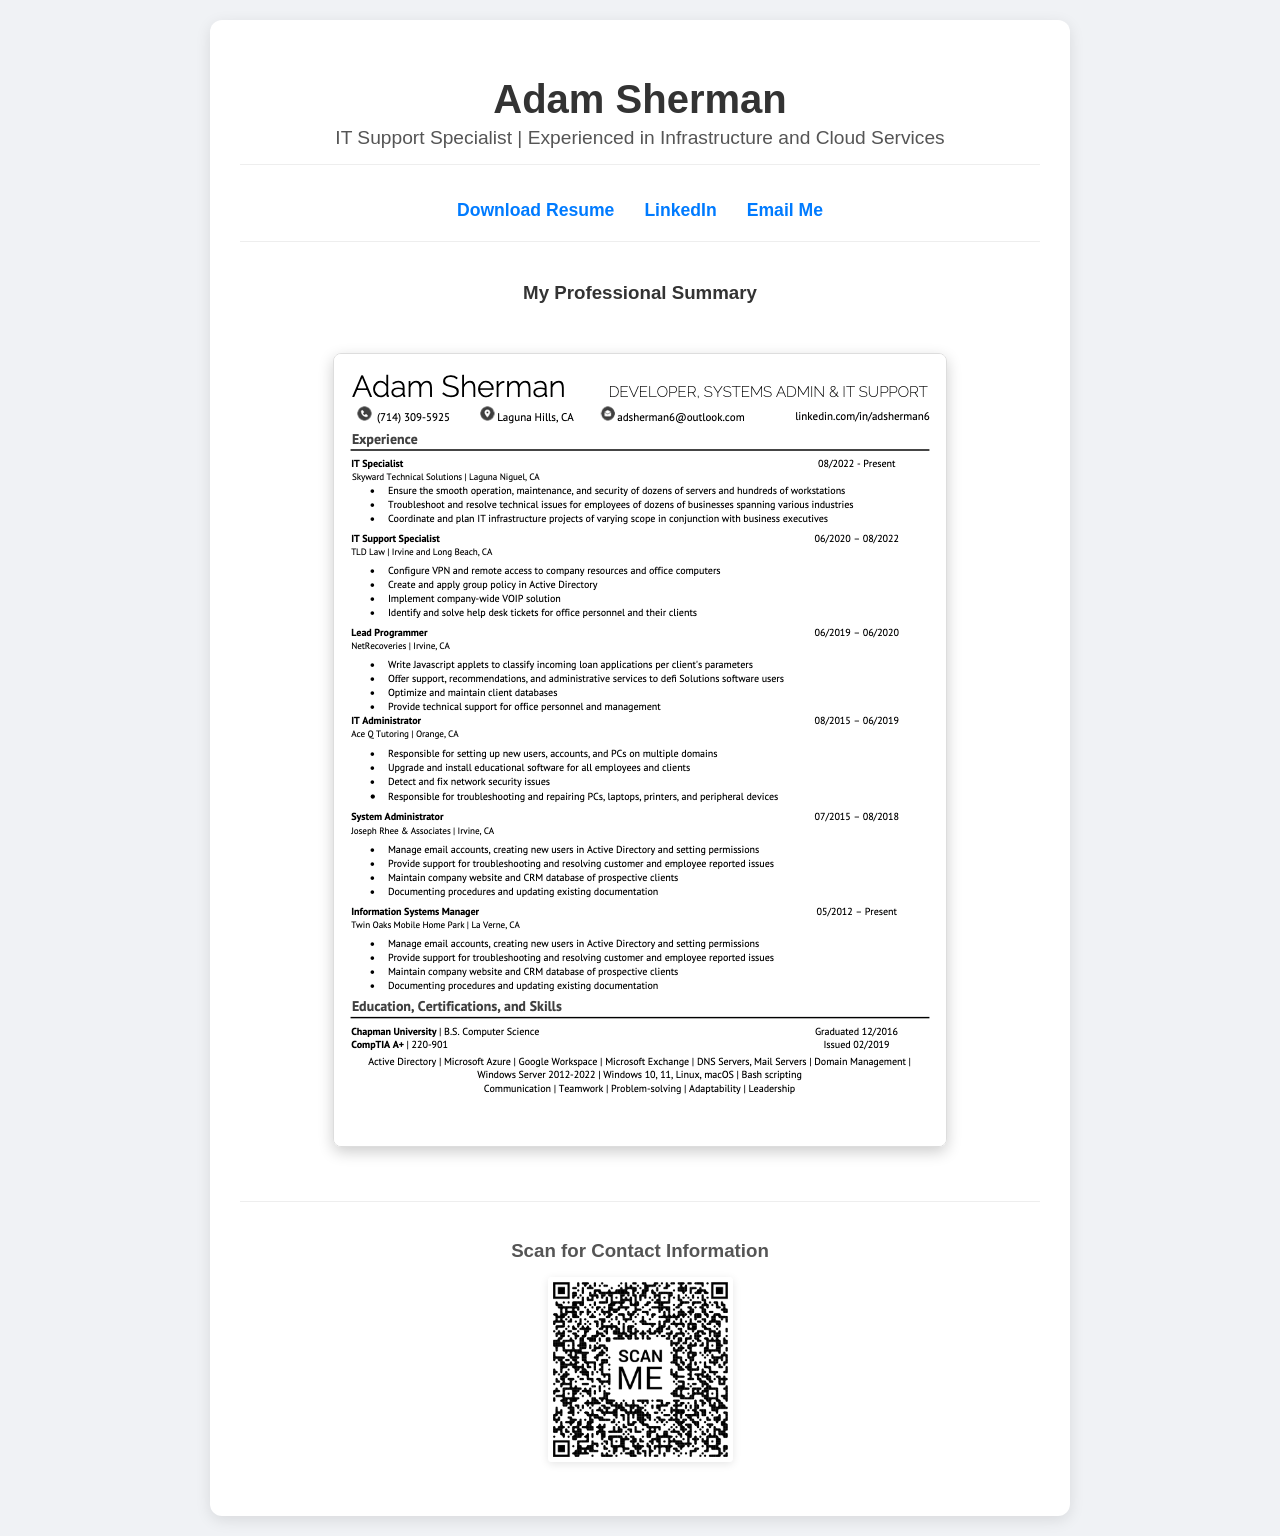
==== index.html @ 4d3ac423 "Updated QR Code with new contact details and modifed section header" ====
<!DOCTYPE html>
<html lang="en">
<head>
    <meta charset="UTF-8">
    <meta name="viewport" content="width=device-width, initial-scale=1.0">
    <title>Adam Sherman | IT Specialist</title>
    <style>
        /* Basic Reset and Body Styling */
        body {
            font-family: 'Verdana', 'Arial', sans-serif;
            background-color: #f0f2f5;
            color: #333;
            margin: 0;
            padding: 20px;
            text-align: center;
        }

        /* Container for the content */
        .container {
            max-width: 800px; /* Adjusted back to a slightly narrower width */
            margin: 0 auto;
            padding: 30px;
            background-color: #ffffff;
            border-radius: 12px;
            box-shadow: 0 4px 15px rgba(0, 0, 0, 0.1);
        }

        /* Title Header Styling */
        .header-title {
            margin-bottom: 30px;
        }

        .header-title h1 {
            font-size: 2.5em;
            color: #333;
            margin-bottom: 5px;
        }
        
        .header-title p {
            font-size: 1.2em;
            color: #555;
            margin-top: 0;
            padding-bottom: 15px;
            border-bottom: 1px solid #eee;
        }


        /* Navigation/Links Styling */
        .nav-links {
            margin: 20px 0 40px 0;
            font-size: 1.1em;
            display: flex;
            justify-content: center;
            flex-wrap: wrap;
            border-bottom: 1px solid #eee;
            padding-bottom: 15px;
        }

        .nav-links a {
            text-decoration: none;
            color: #007bff;
            font-weight: bold;
            padding: 5px 15px;
            transition: color 0.3s ease;
        }

        .nav-links a:hover {
            color: #0056b3;
            text-decoration: underline;
        }

        /* Resume Image Placeholder Styling */
        .resume-image-link {
            display: inline-block;
            margin-top: 30px;
            text-decoration: none; /* Remove underline from link */
            position: relative; /* For the overlay text */
        }

        .resume-image {
            max-width: 100%;
            height: auto;
            border: 1px solid #ddd;
            border-radius: 8px;
            box-shadow: 0 5px 15px rgba(0, 0, 0, 0.2);
            transition: opacity 0.3s ease, transform 0.3s ease;
        }

        .resume-image:hover {
            opacity: 0.8; /* Dim the image on hover */
            transform: scale(1.01); /* Slight lift effect */
        }

        /* Optional: Text overlay on the image */
        .resume-image-link::after {
            content: "Click to Download Resume (PDF)";
            position: absolute;
            top: 50%;
            left: 50%;
            transform: translate(-50%, -50%);
            background-color: rgba(0, 0, 0, 0.7);
            color: white;
            padding: 10px 20px;
            border-radius: 5px;
            font-size: 1.2em;
            font-weight: bold;
            opacity: 0; /* Hidden by default */
            transition: opacity 0.3s ease;
        }

        .resume-image-link:hover::after {
            opacity: 1; /* Show on hover */
        }
        
        /* QR Code Section */
        .qr-section {
            padding: 20px;
            border-top: 1px solid #eee;
            margin-top: 50px; /* More separation from the resume section */
        }

        .qr-section h3 {
            color: #555;
            margin-bottom: 15px;
        }
        
        .qr-section img {
            width: 175px;
            height: 175px;
            border: 5px solid #fff;
            box-shadow: 0 2px 8px rgba(0, 0, 0, 0.1);
            border-radius: 4px;
        }

    </style>
</head>
<body>

    <div class="container">
        
        <header class="header-title">
            <h1>Adam Sherman</h1>
            <p>IT Support Specialist | Experienced in Infrastructure and Cloud Services</p>
        </header>

        <nav class="nav-links">
            <a href="docs/resume.pdf" download="Adam_Sherman_Resume.pdf">Download Resume</a> 
            <a href="https://www.linkedin.com/in/adsherman6/" target="_blank">LinkedIn</a>
            <a href="mailto:adsherman6@outlook.com">Email Me</a>
        </nav>

        <section class="resume-preview-section">
            <h3>My Professional Summary</h3>
            <a href="docs/resume.pdf" download="Adam_Sherman_Resume.pdf" class="resume-image-link" title="Click to Download Resume">
                <img src="docs/resume_preview.png" alt="Preview of Adam Sherman's Resume" class="resume-image">
            </a>
        </section>

        <section class="qr-section">
            <h3>Scan for Contact Information</h3>
            <img src="docs/qr.png" alt="QR Code for Contact Information">
        </section>

    </div>

</body>
</html>
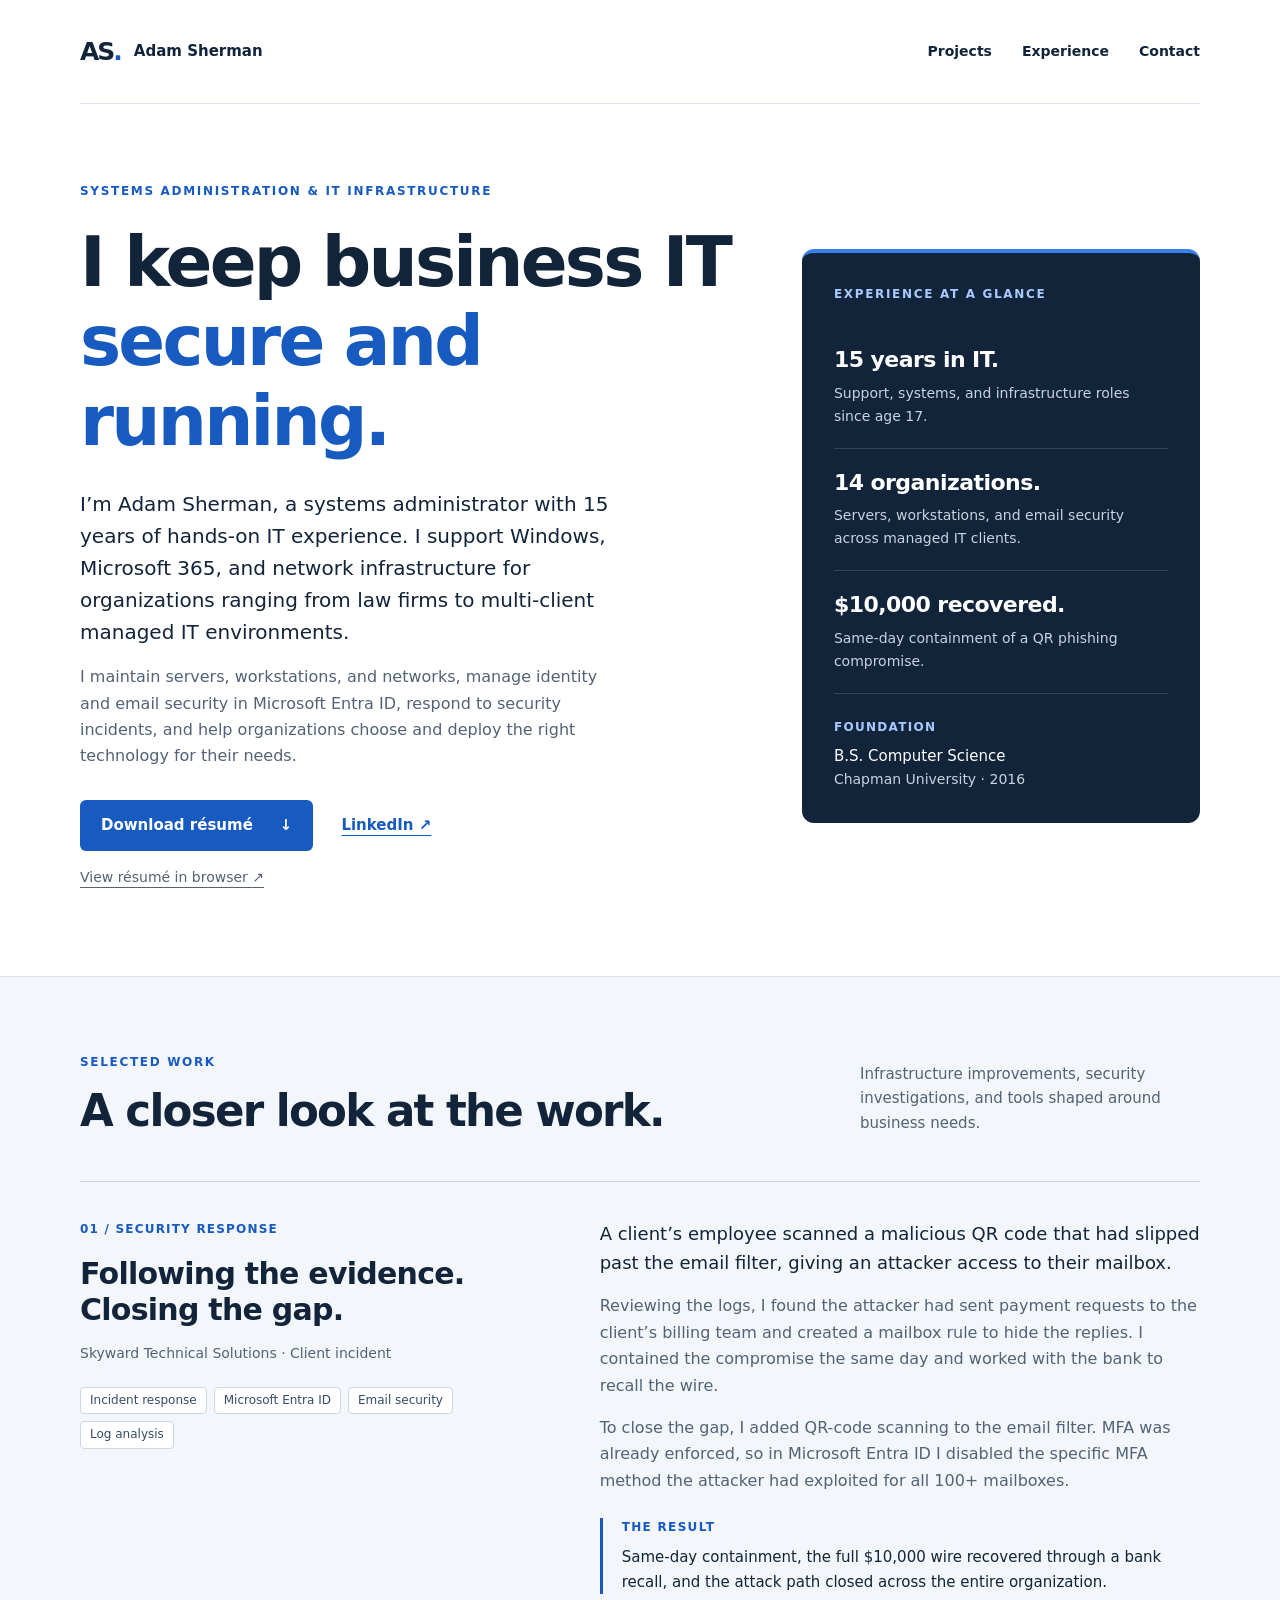
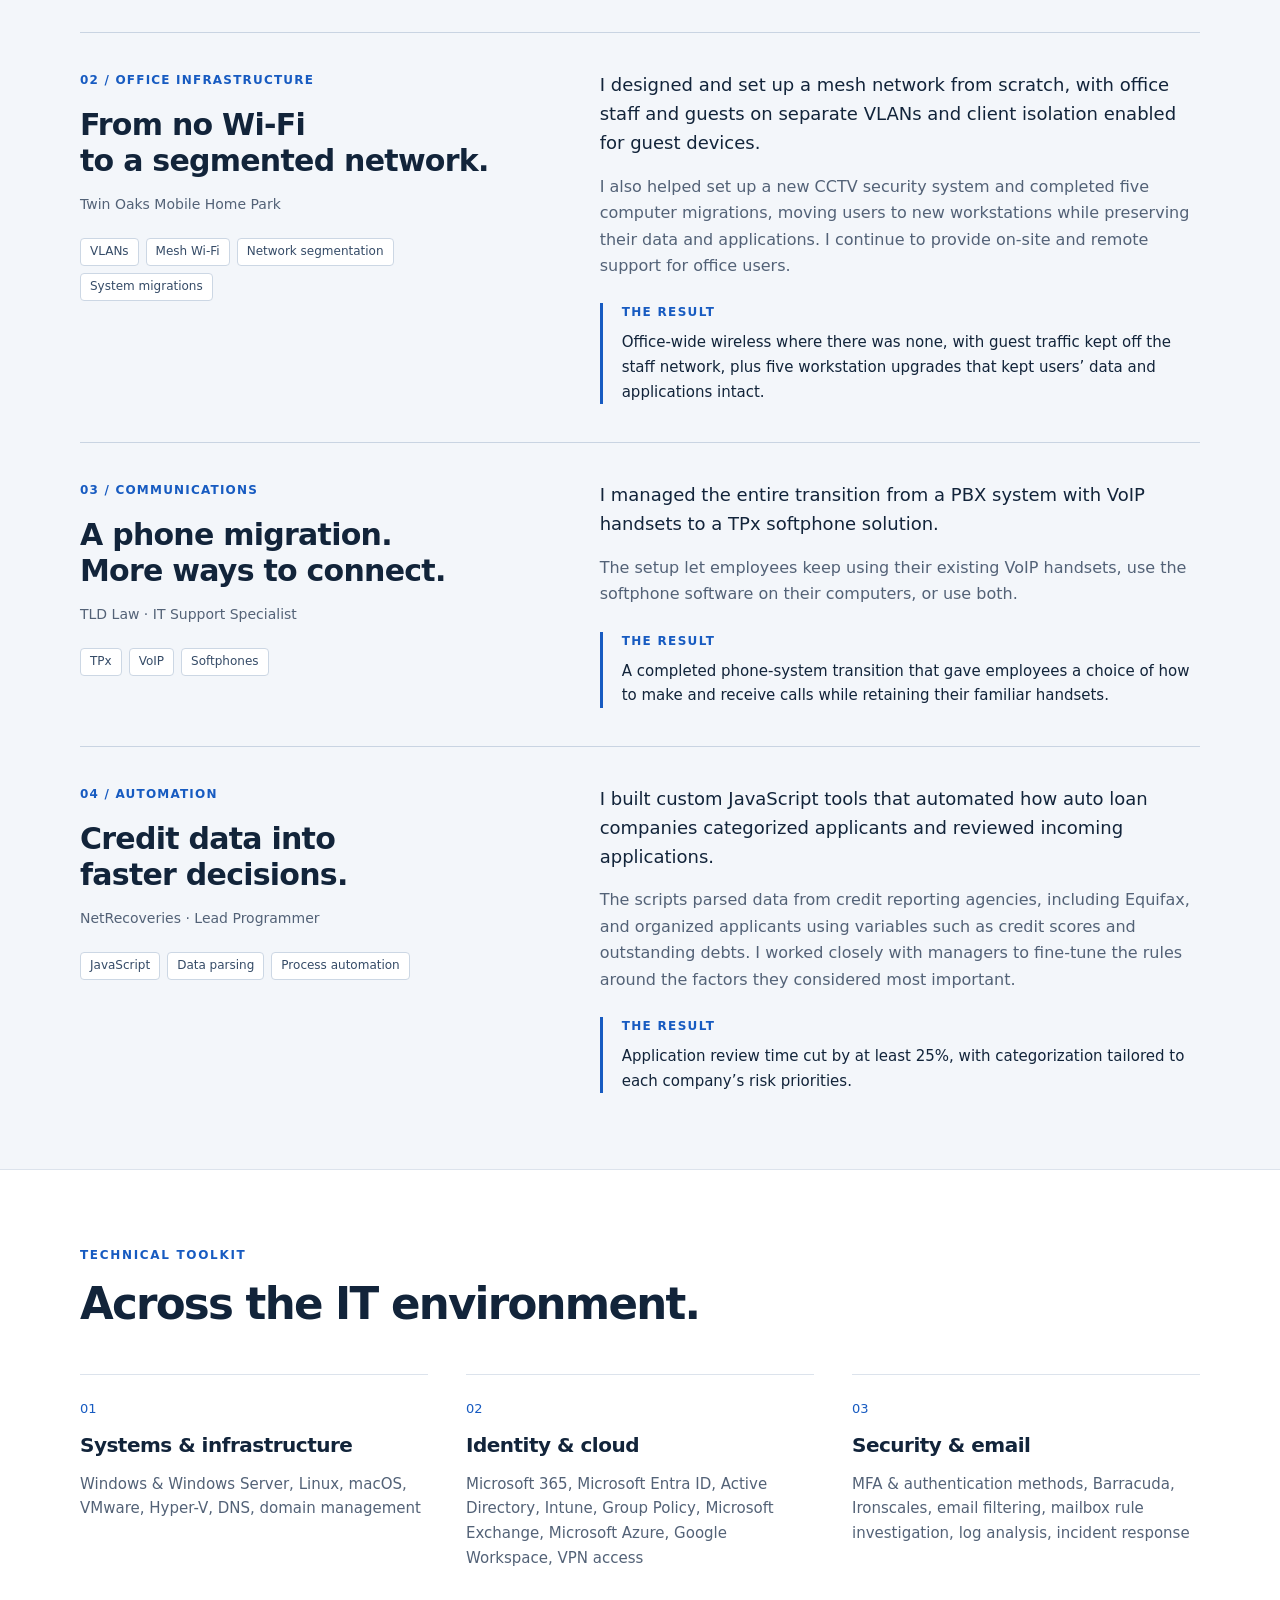
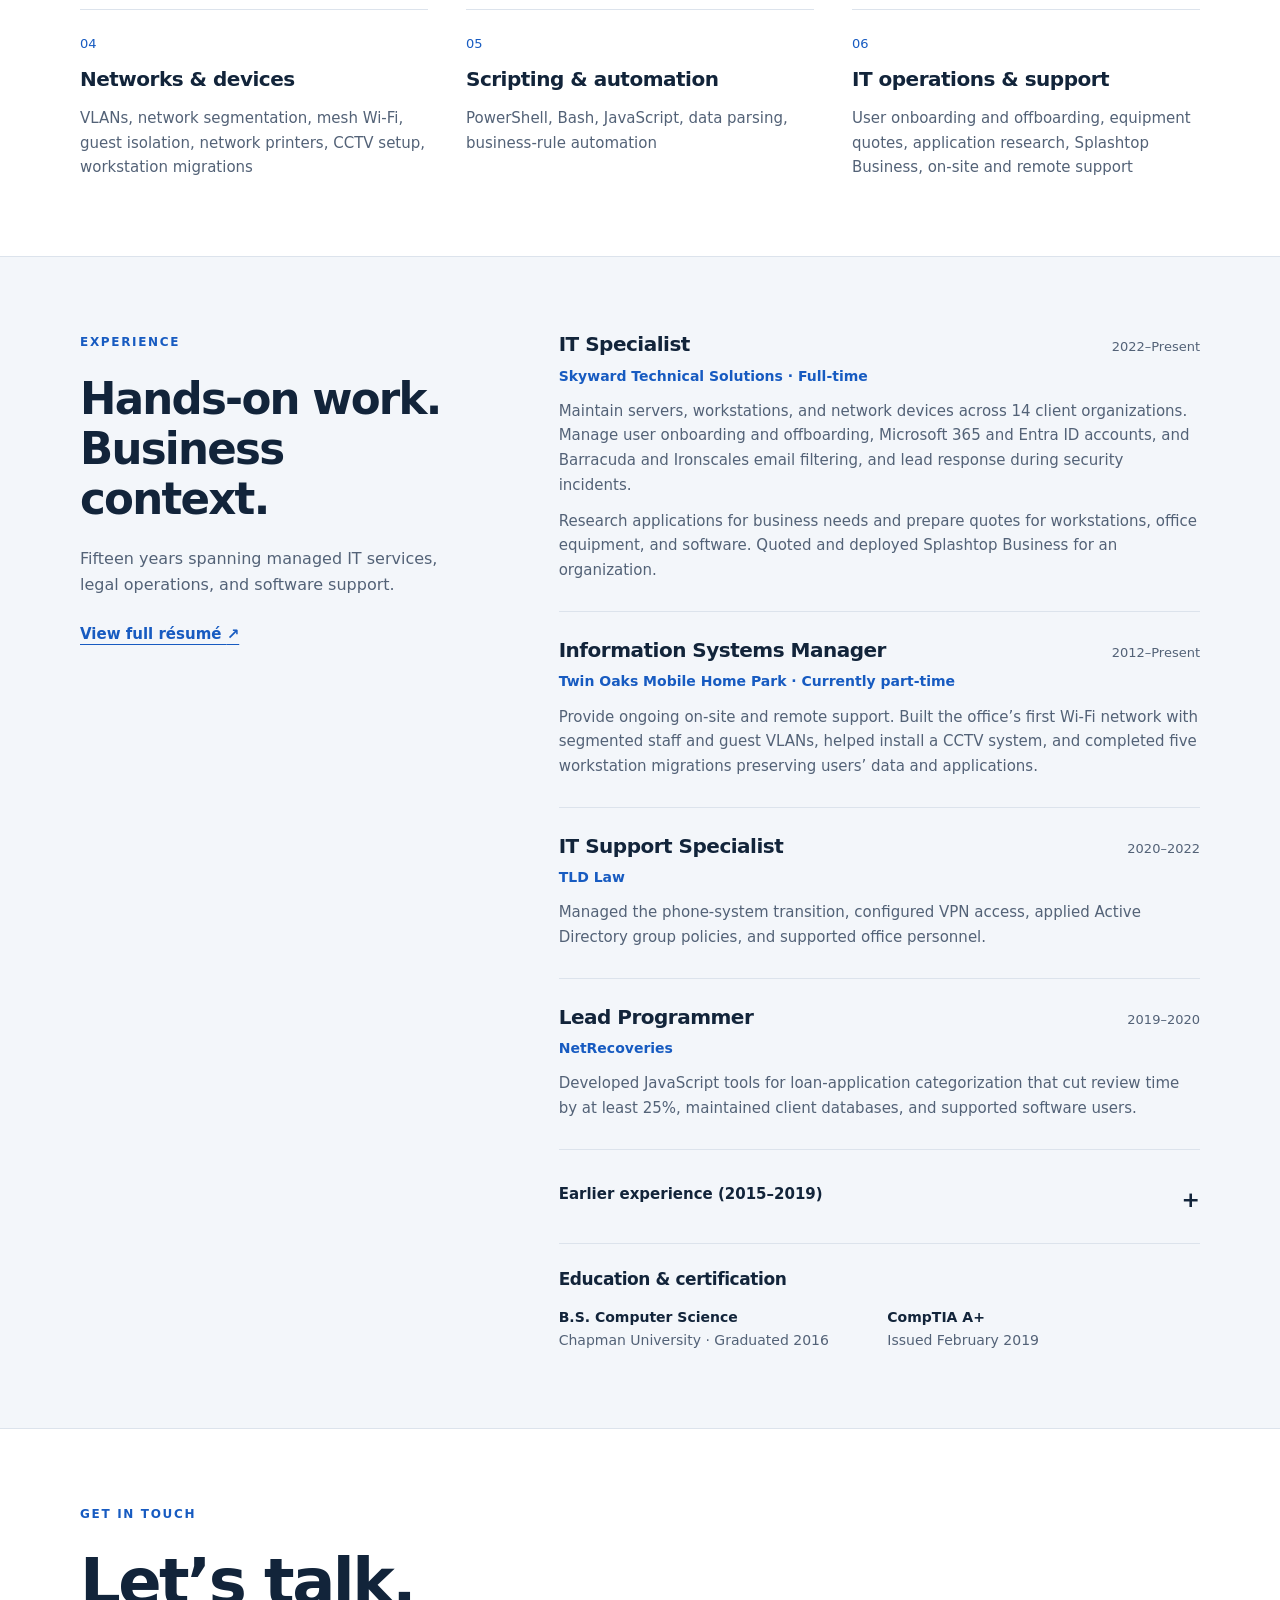
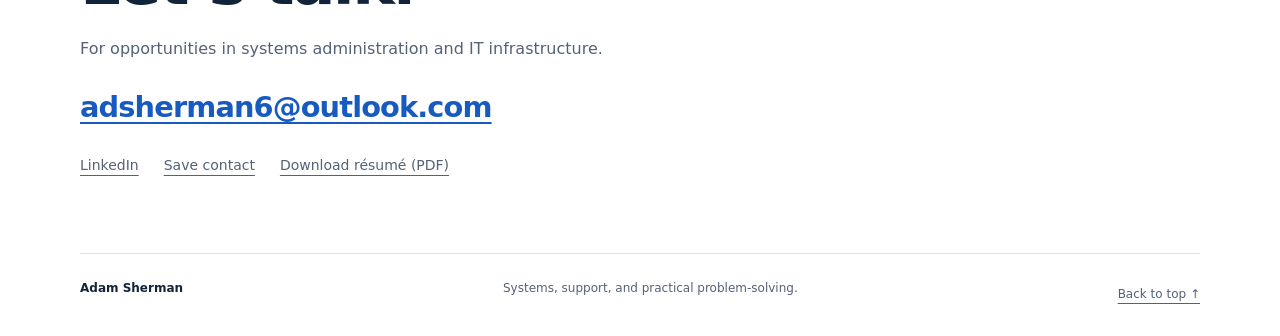
==== commit fdeaec72: "Site refresh: positioning, case studies, dark mode, SEO, and asset cleanup - Rewrite hero around 15 " ====
--- a/index.html
+++ b/index.html
@@ -1,167 +1,123 @@
-<!DOCTYPE html>
+<!doctype html>
 <html lang="en">
 <head>
-    <meta charset="UTF-8">
-    <meta name="viewport" content="width=device-width, initial-scale=1.0">
-    <title>Adam Sherman | IT Specialist</title>
-    <style>
-        /* Basic Reset and Body Styling */
-        body {
-            font-family: 'Verdana', 'Arial', sans-serif;
-            background-color: #f0f2f5;
-            color: #333;
-            margin: 0;
-            padding: 20px;
-            text-align: center;
-        }
-
-        /* Container for the content */
-        .container {
-            max-width: 800px; /* Adjusted back to a slightly narrower width */
-            margin: 0 auto;
-            padding: 30px;
-            background-color: #ffffff;
-            border-radius: 12px;
-            box-shadow: 0 4px 15px rgba(0, 0, 0, 0.1);
-        }
-
-        /* Title Header Styling */
-        .header-title {
-            margin-bottom: 30px;
-        }
-
-        .header-title h1 {
-            font-size: 2.5em;
-            color: #333;
-            margin-bottom: 5px;
-        }
-        
-        .header-title p {
-            font-size: 1.2em;
-            color: #555;
-            margin-top: 0;
-            padding-bottom: 15px;
-            border-bottom: 1px solid #eee;
-        }
-
-
-        /* Navigation/Links Styling */
-        .nav-links {
-            margin: 20px 0 40px 0;
-            font-size: 1.1em;
-            display: flex;
-            justify-content: center;
-            flex-wrap: wrap;
-            border-bottom: 1px solid #eee;
-            padding-bottom: 15px;
-        }
-
-        .nav-links a {
-            text-decoration: none;
-            color: #007bff;
-            font-weight: bold;
-            padding: 5px 15px;
-            transition: color 0.3s ease;
-        }
-
-        .nav-links a:hover {
-            color: #0056b3;
-            text-decoration: underline;
-        }
-
-        /* Resume Image Placeholder Styling */
-        .resume-image-link {
-            display: inline-block;
-            margin-top: 30px;
-            text-decoration: none; /* Remove underline from link */
-            position: relative; /* For the overlay text */
-        }
-
-        .resume-image {
-            max-width: 100%;
-            height: auto;
-            border: 1px solid #ddd;
-            border-radius: 8px;
-            box-shadow: 0 5px 15px rgba(0, 0, 0, 0.2);
-            transition: opacity 0.3s ease, transform 0.3s ease;
-        }
-
-        .resume-image:hover {
-            opacity: 0.8; /* Dim the image on hover */
-            transform: scale(1.01); /* Slight lift effect */
-        }
-
-        /* Optional: Text overlay on the image */
-        .resume-image-link::after {
-            content: "Click to Download Resume (PDF)";
-            position: absolute;
-            top: 50%;
-            left: 50%;
-            transform: translate(-50%, -50%);
-            background-color: rgba(0, 0, 0, 0.7);
-            color: white;
-            padding: 10px 20px;
-            border-radius: 5px;
-            font-size: 1.2em;
-            font-weight: bold;
-            opacity: 0; /* Hidden by default */
-            transition: opacity 0.3s ease;
-        }
-
-        .resume-image-link:hover::after {
-            opacity: 1; /* Show on hover */
-        }
-        
-        /* QR Code Section */
-        .qr-section {
-            padding: 20px;
-            border-top: 1px solid #eee;
-            margin-top: 50px; /* More separation from the resume section */
-        }
-
-        .qr-section h3 {
-            color: #555;
-            margin-bottom: 15px;
-        }
-        
-        .qr-section img {
-            width: 175px;
-            height: 175px;
-            border: 5px solid #fff;
-            box-shadow: 0 2px 8px rgba(0, 0, 0, 0.1);
-            border-radius: 4px;
-        }
-
-    </style>
+  <meta charset="utf-8">
+  <meta name="viewport" content="width=device-width, initial-scale=1">
+  <title>Adam Sherman | Systems Administrator | IT Infrastructure</title>
+  <meta name="description" content="Adam Sherman — systems administrator with 15 years in IT. Windows, Microsoft 365, Entra ID, networks, and email security for 14 client organizations. Explore projects, experience, and résumé.">
+  <meta name="color-scheme" content="light dark">
+  <meta name="theme-color" content="#12243a" media="(prefers-color-scheme: light)">
+  <meta name="theme-color" content="#0d1724" media="(prefers-color-scheme: dark)">
+  <link rel="canonical" href="https://adismad.casa/">
+  <meta property="og:type" content="website">
+  <meta property="og:site_name" content="Adam Sherman">
+  <meta property="og:locale" content="en_US">
+  <meta property="og:url" content="https://adismad.casa/">
+  <meta property="og:title" content="Adam Sherman | Systems Administrator | IT Infrastructure">
+  <meta property="og:description" content="15 years in IT. Windows, Microsoft 365, Entra ID, networks, and email security. Explore Adam Sherman's experience and selected projects.">
+  <meta property="og:image" content="https://adismad.casa/docs/og.png">
+  <meta property="og:image:width" content="1200">
+  <meta property="og:image:height" content="630">
+  <meta property="og:image:alt" content="Adam Sherman — Systems Administrator, IT Infrastructure">
+  <meta name="twitter:card" content="summary_large_image">
+  <meta name="twitter:image" content="https://adismad.casa/docs/og.png">
+  <link rel="icon" href="favicon.svg" type="image/svg+xml">
+  <link rel="apple-touch-icon" href="apple-touch-icon.png">
+  <link rel="stylesheet" href="styles.css">
+  <script type="application/ld+json">
+  {
+    "@context": "https://schema.org",
+    "@type": "Person",
+    "name": "Adam Sherman",
+    "url": "https://adismad.casa/",
+    "image": "https://adismad.casa/docs/og.png",
+    "jobTitle": "Systems Administrator",
+    "email": "mailto:adsherman6@outlook.com",
+    "alumniOf": { "@type": "CollegeOrUniversity", "name": "Chapman University" },
+    "hasCredential": [
+      { "@type": "EducationalOccupationalCredential", "credentialCategory": "degree", "name": "B.S. Computer Science" },
+      { "@type": "EducationalOccupationalCredential", "credentialCategory": "certification", "name": "CompTIA A+" }
+    ],
+    "knowsAbout": ["Systems administration", "Windows Server", "Microsoft 365", "Microsoft Entra ID", "Active Directory", "Intune", "PowerShell", "Network administration", "Email security", "Incident response"],
+    "sameAs": ["https://www.linkedin.com/in/adsherman6/"]
+  }
+  </script>
 </head>
 <body>
-
-    <div class="container">
-        
-        <header class="header-title">
-            <h1>Adam Sherman</h1>
-            <p>IT Support Specialist | Experienced in Infrastructure and Cloud Services</p>
-        </header>
-
-        <nav class="nav-links">
-            <a href="docs/resume.pdf" download="Adam_Sherman_Resume.pdf">Download Resume</a> 
-            <a href="https://www.linkedin.com/in/adsherman6/" target="_blank">LinkedIn</a>
-            <a href="mailto:adsherman6@outlook.com">Email Me</a>
-        </nav>
-
-        <section class="resume-preview-section">
-            <h3>My Professional Summary</h3>
-            <a href="docs/resume.pdf" download="Adam_Sherman_Resume.pdf" class="resume-image-link" title="Click to Download Resume">
-                <img src="docs/resume_preview.png" alt="Preview of Adam Sherman's Resume" class="resume-image">
-            </a>
-        </section>
-
-        <section class="qr-section">
-            <h3>Scan for Contact Information</h3>
-            <img src="docs/qr.png" alt="QR Code for Contact Information">
-        </section>
-
-    </div>
-
+  <a class="skip-link" href="#main">Skip to content</a>
+  <header class="site-header wrap">
+    <a class="wordmark" href="#" aria-label="Adam Sherman, home"><span class="monogram" aria-hidden="true">AS<span>.</span></span><span>Adam Sherman</span></a>
+    <nav aria-label="Main navigation"><a href="#projects">Projects</a><a href="#experience">Experience</a><a href="#contact">Contact</a></nav>
+  </header>
+  <main id="main" tabindex="-1">
+    <section class="hero wrap" aria-labelledby="intro-title">
+      <div class="hero-copy">
+        <p class="eyebrow">Systems administration &amp; IT infrastructure</p>
+        <h1 id="intro-title">I keep business IT<br><span>secure and running.</span></h1>
+        <p class="intro">I’m Adam Sherman, a systems administrator with 15 years of hands-on IT experience. I support Windows, Microsoft 365, and network infrastructure for organizations ranging from law firms to multi-client managed IT environments.</p>
+        <p class="hero-detail">I maintain servers, workstations, and networks, manage identity and email security in Microsoft Entra ID, respond to security incidents, and help organizations choose and deploy the right technology for their needs.</p>
+        <div class="actions"><a class="button primary" href="docs/resume.pdf" download="Adam_Sherman_Resume.pdf">Download résumé <span aria-hidden="true">↓</span></a><a class="text-link" href="https://www.linkedin.com/in/adsherman6/" target="_blank" rel="noopener noreferrer">LinkedIn <span aria-hidden="true">↗</span><span class="sr-only"> (opens in a new tab)</span></a></div>
+        <a class="pdf-link" href="docs/resume.pdf" target="_blank" rel="noopener">View résumé in browser <span aria-hidden="true">↗</span><span class="sr-only"> (opens in a new tab)</span></a>
+      </div>
+      <aside class="expertise" aria-label="Experience at a glance">
+        <p class="eyebrow">Experience at a glance</p>
+        <div class="scope-item"><strong>15 years in IT.</strong><span>Support, systems, and infrastructure roles since age 17.</span></div>
+        <div class="scope-item"><strong>14 organizations.</strong><span>Servers, workstations, and email security across managed IT clients.</span></div>
+        <div class="scope-item"><strong>$10,000 recovered.</strong><span>Same-day containment of a QR phishing compromise.</span></div>
+        <div class="education-note"><span class="small-label">Foundation</span><span>B.S. Computer Science</span><span class="muted">Chapman University · 2016</span></div>
+      </aside>
+    </section>
+    <section class="section projects-section" id="projects" aria-labelledby="projects-title">
+      <div class="wrap">
+        <div class="section-heading"><div><p class="eyebrow">Selected work</p><h2 id="projects-title">A closer look at the work.</h2></div><p>Infrastructure improvements, security investigations, and tools shaped around business needs.</p></div>
+        <article class="project">
+          <div class="project-title"><p class="project-number">01 / Security response</p><h3>Following the evidence.<br>Closing the gap.</h3><p class="project-meta">Skyward Technical Solutions · Client incident</p><ul class="tags" aria-label="Project skills"><li>Incident response</li><li>Microsoft Entra ID</li><li>Email security</li><li>Log analysis</li></ul></div>
+          <div class="project-story"><p class="project-lead">A client’s employee scanned a malicious QR code that had slipped past the email filter, giving an attacker access to their mailbox.</p><p>Reviewing the logs, I found the attacker had sent payment requests to the client’s billing team and created a mailbox rule to hide the replies. I contained the compromise the same day and worked with the bank to recall the wire.</p><p>To close the gap, I added QR-code scanning to the email filter. MFA was already enforced, so in Microsoft Entra ID I disabled the specific MFA method the attacker had exploited for all 100+ mailboxes.</p><div class="project-result"><span class="small-label">The result</span><p>Same-day containment, the full $10,000 wire recovered through a bank recall, and the attack path closed across the entire organization.</p></div></div>
+        </article>
+        <article class="project">
+          <div class="project-title"><p class="project-number">02 / Office infrastructure</p><h3>From no Wi-Fi<br>to a segmented network.</h3><p class="project-meta">Twin Oaks Mobile Home Park</p><ul class="tags" aria-label="Project technologies"><li>VLANs</li><li>Mesh Wi-Fi</li><li>Network segmentation</li><li>System migrations</li></ul></div>
+          <div class="project-story"><p class="project-lead">I designed and set up a mesh network from scratch, with office staff and guests on separate VLANs and client isolation enabled for guest devices.</p><p>I also helped set up a new CCTV security system and completed five computer migrations, moving users to new workstations while preserving their data and applications. I continue to provide on-site and remote support for office users.</p><div class="project-result"><span class="small-label">The result</span><p>Office-wide wireless where there was none, with guest traffic kept off the staff network, plus five workstation upgrades that kept users’ data and applications intact.</p></div></div>
+        </article>
+        <article class="project">
+          <div class="project-title"><p class="project-number">03 / Communications</p><h3>A phone migration.<br>More ways to connect.</h3><p class="project-meta">TLD Law · IT Support Specialist</p><ul class="tags" aria-label="Project technologies"><li>TPx</li><li>VoIP</li><li>Softphones</li></ul></div>
+          <div class="project-story"><p class="project-lead">I managed the entire transition from a PBX system with VoIP handsets to a TPx softphone solution.</p><p>The setup let employees keep using their existing VoIP handsets, use the softphone software on their computers, or use both.</p><div class="project-result"><span class="small-label">The result</span><p>A completed phone-system transition that gave employees a choice of how to make and receive calls while retaining their familiar handsets.</p></div></div>
+        </article>
+        <article class="project">
+          <div class="project-title"><p class="project-number">04 / Automation</p><h3>Credit data into<br>faster decisions.</h3><p class="project-meta">NetRecoveries · Lead Programmer</p><ul class="tags" aria-label="Project technologies"><li>JavaScript</li><li>Data parsing</li><li>Process automation</li></ul></div>
+          <div class="project-story"><p class="project-lead">I built custom JavaScript tools that automated how auto loan companies categorized applicants and reviewed incoming applications.</p><p>The scripts parsed data from credit reporting agencies, including Equifax, and organized applicants using variables such as credit scores and outstanding debts. I worked closely with managers to fine-tune the rules around the factors they considered most important.</p><div class="project-result"><span class="small-label">The result</span><p>Application review time cut by at least 25%, with categorization tailored to each company’s risk priorities.</p></div></div>
+        </article>
+      </div>
+    </section>
+    <section class="section wrap skills-section" aria-labelledby="skills-title">
+      <div class="section-heading"><div><p class="eyebrow">Technical toolkit</p><h2 id="skills-title">Across the IT environment.</h2></div></div>
+      <div class="skills-grid">
+        <div><span class="skill-index" aria-hidden="true">01</span><h3>Systems &amp; infrastructure</h3><p>Windows &amp; Windows Server, Linux, macOS, VMware, Hyper-V, DNS, domain management</p></div>
+        <div><span class="skill-index" aria-hidden="true">02</span><h3>Identity &amp; cloud</h3><p>Microsoft 365, Microsoft Entra ID, Active Directory, Intune, Group Policy, Microsoft Exchange, Microsoft Azure, Google Workspace, VPN access</p></div>
+        <div><span class="skill-index" aria-hidden="true">03</span><h3>Security &amp; email</h3><p>MFA &amp; authentication methods, Barracuda, Ironscales, email filtering, mailbox rule investigation, log analysis, incident response</p></div>
+        <div><span class="skill-index" aria-hidden="true">04</span><h3>Networks &amp; devices</h3><p>VLANs, network segmentation, mesh Wi-Fi, guest isolation, network printers, CCTV setup, workstation migrations</p></div>
+        <div><span class="skill-index" aria-hidden="true">05</span><h3>Scripting &amp; automation</h3><p>PowerShell, Bash, JavaScript, data parsing, business-rule automation</p></div>
+        <div><span class="skill-index" aria-hidden="true">06</span><h3>IT operations &amp; support</h3><p>User onboarding and offboarding, equipment quotes, application research, Splashtop Business, on-site and remote support</p></div>
+      </div>
+    </section>
+    <section class="section experience-section" id="experience" aria-labelledby="experience-title"><div class="wrap experience-layout">
+      <div class="experience-intro"><p class="eyebrow">Experience</p><h2 id="experience-title">Hands-on work.<br>Business context.</h2><p>Fifteen years spanning managed IT services, legal operations, and software support.</p><a class="text-link" href="docs/resume.pdf" target="_blank" rel="noopener">View full résumé <span aria-hidden="true">↗</span><span class="sr-only"> (opens in a new tab)</span></a></div>
+      <div class="timeline">
+        <article class="role"><div class="role-heading"><h3>IT Specialist</h3><p>2022–Present</p></div><p class="company">Skyward Technical Solutions · Full-time</p><p>Maintain servers, workstations, and network devices across 14 client organizations. Manage user onboarding and offboarding, Microsoft 365 and Entra ID accounts, and Barracuda and Ironscales email filtering, and lead response during security incidents.</p><p>Research applications for business needs and prepare quotes for workstations, office equipment, and software. Quoted and deployed Splashtop Business for an organization.</p></article>
+        <article class="role"><div class="role-heading"><h3>Information Systems Manager</h3><p>2012–Present</p></div><p class="company">Twin Oaks Mobile Home Park · Currently part-time</p><p>Provide ongoing on-site and remote support. Built the office’s first Wi-Fi network with segmented staff and guest VLANs, helped install a CCTV system, and completed five workstation migrations preserving users’ data and applications.</p></article>
+        <article class="role"><div class="role-heading"><h3>IT Support Specialist</h3><p>2020–2022</p></div><p class="company">TLD Law</p><p>Managed the phone-system transition, configured VPN access, applied Active Directory group policies, and supported office personnel.</p></article>
+        <article class="role"><div class="role-heading"><h3>Lead Programmer</h3><p>2019–2020</p></div><p class="company">NetRecoveries</p><p>Developed JavaScript tools for loan-application categorization that cut review time by at least 25%, maintained client databases, and supported software users.</p></article>
+        <details class="earlier-roles"><summary>Earlier experience (2015–2019) <span aria-hidden="true">+</span></summary><div>
+          <article class="role"><div class="role-heading"><h3>IT Administrator</h3><p>2016–2019</p></div><p class="company">Ace Q Tutoring</p><p>Set up users and computers, installed software, resolved network security issues, and troubleshot hardware.</p></article>
+          <article class="role"><div class="role-heading"><h3>System Administrator</h3><p>2015–2018</p></div><p class="company">Joseph Rhee &amp; Associates</p><p>Managed accounts and permissions, supported users, maintained the website and CRM database, and documented procedures.</p></article>
+        </div></details>
+        <div class="credentials"><h3>Education &amp; certification</h3><p><strong>B.S. Computer Science</strong><br>Chapman University · Graduated 2016</p><p><strong>CompTIA A+</strong><br>Issued February 2019</p></div>
+      </div>
+    </div></section>
+    <section class="section wrap contact-section" id="contact" aria-labelledby="contact-title">
+      <div><p class="eyebrow">Get in touch</p><h2 id="contact-title">Let’s talk.</h2><p>For opportunities in systems administration and IT infrastructure.</p><a class="contact-email" href="mailto:adsherman6@outlook.com">adsherman6@outlook.com</a><div class="contact-links"><a href="https://www.linkedin.com/in/adsherman6/" target="_blank" rel="noopener noreferrer">LinkedIn<span class="sr-only"> (opens in a new tab)</span></a><a href="docs/Adam_Sherman.vcf" download>Save contact</a><a href="docs/resume.pdf" download="Adam_Sherman_Resume.pdf">Download résumé (PDF)</a></div></div>
+      <figure class="contact-qr"><img src="docs/qr.svg" width="104" height="104" alt="QR code for Adam Sherman's contact information"><figcaption>Scan to save contact</figcaption></figure>
+    </section>
+  </main>
+  <footer class="site-footer wrap"><span>Adam Sherman</span><span>Systems, support, and practical problem-solving.</span><a href="#">Back to top <span aria-hidden="true">↑</span></a></footer>
 </body>
 </html>
--- a/styles.css
+++ b/styles.css
@@ -0,0 +1,794 @@
+:root {
+  color-scheme:light dark;
+  --ink:#12243a;
+  --muted:#536277;
+  --accent:#175bc1;
+  --accent-hover:#10499e;
+  --on-accent:#fff;
+  --line:#dce3ec;
+  --rule:#c9d4e2;
+  --paper:#fff;
+  --wash:#f3f6fa;
+  --panel:#12243a;
+  --panel-ink:#fff;
+  --panel-muted:#c7d3e1;
+  --panel-accent:#a9caff;
+  --panel-line:#354357;
+  --panel-edge:#3980e7;
+  --tag-bg:#fff;
+  --tag-line:#ccd7e4;
+  --tag-ink:#354b67;
+  --radius:12px
+}
+
+* {
+  box-sizing:border-box
+}
+html {
+  scroll-behavior:smooth;
+  scroll-padding-top:24px
+}
+body {
+  margin:0;
+  background:var(--paper);
+  color:var(--ink);
+  font-family:system-ui,-apple-system,"Segoe UI",Roboto,"Helvetica Neue",Arial,sans-serif;
+  font-size:16px;
+  line-height:1.65;
+  -webkit-font-smoothing:antialiased
+}
+a {
+  color:var(--accent);
+  text-underline-offset:5px
+}
+a:hover {
+  text-decoration-thickness:2px
+}
+a:focus-visible,summary:focus-visible,button:focus-visible,[tabindex]:not([tabindex="-1"]):focus-visible {
+  outline:3px solid var(--accent);
+  outline-offset:6px;
+  border-radius:3px
+}
+p,h1,h2,h3,figure {
+  margin:0
+}
+p+p {
+  margin-top:16px
+}
+h1,h2,h3 {
+  line-height:1.15;
+  letter-spacing:-.04em
+}
+h1 {
+  font-size:clamp(2.8rem,5.4vw,4.75rem);
+  font-weight:750
+}
+h2 {
+  font-size:clamp(2rem,3.4vw,2.8rem);
+  font-weight:700
+}
+h3 {
+  font-size:1.25rem;
+  letter-spacing:-.025em
+}
+.wrap {
+  width:min(1120px,calc(100% - 80px));
+  margin-inline:auto
+}
+.site-header {
+  min-height:104px;
+  display:flex;
+  align-items:center;
+  justify-content:space-between;
+  gap:24px;
+  border-bottom:1px solid var(--line)
+}
+.wordmark {
+  display:flex;
+  align-items:center;
+  gap:13px;
+  color:var(--ink);
+  text-decoration:none;
+  font-size:15px;
+  font-weight:650
+}
+.monogram {
+  font-size:25px;
+  letter-spacing:-2px
+}
+.monogram span {
+  color:var(--accent)
+}
+nav {
+  display:flex;
+  gap:30px
+}
+nav a {
+  text-decoration:none;
+  color:var(--ink);
+  font-size:14px;
+  font-weight:600
+}
+.hero {
+  display:grid;
+  grid-template-columns:1.65fr 1fr;
+  gap:65px;
+  align-items:center;
+  padding-block:78px 86px
+}
+.eyebrow {
+  text-transform:uppercase;
+  font-size:12px;
+  font-weight:750;
+  letter-spacing:.14em;
+  color:var(--accent);
+  margin-bottom:21px
+}
+h1 span {
+  color:var(--accent)
+}
+.intro {
+  font-size:20px;
+  line-height:1.6;
+  max-width:570px;
+  margin-top:27px
+}
+.hero-detail {
+  color:var(--muted);
+  max-width:550px
+}
+.actions {
+  display:flex;
+  flex-wrap:wrap;
+  align-items:center;
+  gap:28px;
+  margin-top:30px
+}
+.button {
+  display:inline-flex;
+  gap:27px;
+  align-items:center;
+  justify-content:center;
+  padding:13px 21px;
+  border-radius:6px;
+  text-decoration:none;
+  font-size:15px;
+  font-weight:650;
+  min-height:48px
+}
+.primary {
+  background:var(--accent);
+  color:var(--on-accent)
+}
+.primary:hover {
+  background:var(--accent-hover)
+}
+.text-link {
+  font-weight:650;
+  font-size:15px
+}
+.pdf-link {
+  display:inline-block;
+  margin-top:15px;
+  font-size:14px;
+  color:var(--muted)
+}
+.expertise {
+  background:var(--panel);
+  color:var(--panel-ink);
+  padding:32px;
+  border-radius:var(--radius);
+  border-top:4px solid var(--panel-edge)
+}
+.expertise .eyebrow {
+  color:var(--panel-accent)
+}
+.scope-item {
+  padding-block:20px;
+  border-bottom:1px solid var(--panel-line)
+}
+.scope-item strong {
+  display:block;
+  font-size:22px;
+  line-height:1.3;
+  letter-spacing:-.025em
+}
+.scope-item span {
+  display:block;
+  margin-top:7px;
+  color:var(--panel-muted);
+  font-size:14px
+}
+.education-note {
+  display:flex;
+  flex-direction:column;
+  padding-top:24px;
+  font-size:15px;
+  line-height:1.6
+}
+.small-label {
+  display:block;
+  text-transform:uppercase;
+  letter-spacing:.11em;
+  font-size:12px;
+  font-weight:700;
+  margin-bottom:7px
+}
+.education-note .small-label {
+  color:var(--panel-accent)
+}
+.muted {
+  color:var(--panel-muted);
+  font-size:14px
+}
+.section {
+  padding-block:76px
+}
+.projects-section {
+  background:var(--wash);
+  border-block:1px solid var(--line)
+}
+.section-heading {
+  display:flex;
+  justify-content:space-between;
+  gap:40px;
+  align-items:end;
+  margin-bottom:45px
+}
+.section-heading .eyebrow {
+  margin-bottom:13px
+}
+.section-heading>p {
+  max-width:340px;
+  color:var(--muted);
+  font-size:15px
+}
+.project {
+  display:grid;
+  grid-template-columns:1fr 1.35fr;
+  gap:75px;
+  border-top:1px solid var(--rule);
+  padding-block:38px
+}
+.project:last-child {
+  padding-bottom:0
+}
+.project-number {
+  font-size:12px;
+  text-transform:uppercase;
+  letter-spacing:.1em;
+  font-weight:650;
+  color:var(--accent);
+  margin-bottom:16px
+}
+.project-title h3 {
+  font-size:30px;
+  line-height:1.2
+}
+.project-meta {
+  font-size:14px;
+  color:var(--muted);
+  margin-top:14px
+}
+.tags {
+  list-style:none;
+  padding:0;
+  display:flex;
+  flex-wrap:wrap;
+  gap:7px;
+  margin:22px 0 0
+}
+.tags li {
+  font-size:12px;
+  border:1px solid var(--tag-line);
+  border-radius:4px;
+  padding:3px 9px;
+  color:var(--tag-ink);
+  background:var(--tag-bg)
+}
+.project-story>p {
+  color:var(--muted)
+}
+.project-story .project-lead {
+  font-size:18px;
+  color:var(--ink);
+  line-height:1.6
+}
+.project-result {
+  border-left:3px solid var(--accent);
+  padding-left:19px;
+  margin-top:24px
+}
+.project-result .small-label {
+  color:var(--accent)
+}
+.project-result p {
+  font-size:15px
+}
+.skills-grid {
+  display:grid;
+  grid-template-columns:repeat(3,1fr);
+  gap:38px
+}
+.skills-grid>div {
+  border-top:1px solid var(--line);
+  padding-top:20px
+}
+.skill-index {
+  font-size:13px;
+  color:var(--accent)
+}
+.skills-grid h3 {
+  margin-block:12px 15px
+}
+.skills-grid p {
+  color:var(--muted);
+  font-size:15px
+}
+.experience-section {
+  background:var(--wash);
+  border-block:1px solid var(--line)
+}
+.experience-layout {
+  display:grid;
+  grid-template-columns:1fr 1.65fr;
+  gap:90px
+}
+.experience-intro>p:not(.eyebrow) {
+  color:var(--muted);
+  margin-top:22px
+}
+.experience-intro .text-link {
+  display:inline-block;
+  margin-top:23px
+}
+.role {
+  padding:0 0 28px;
+  margin-bottom:27px;
+  border-bottom:1px solid var(--line)
+}
+.role-heading {
+  display:flex;
+  justify-content:space-between;
+  gap:18px;
+  align-items:baseline
+}
+.role-heading>p {
+  font-size:13px;
+  color:var(--muted);
+  white-space:nowrap
+}
+.role .company {
+  color:var(--accent);
+  font-size:14px;
+  font-weight:600;
+  margin-top:7px
+}
+.role>p:last-child {
+  font-size:15px;
+  color:var(--muted);
+  margin-top:11px
+}
+.earlier-roles summary {
+  cursor:pointer;
+  display:flex;
+  justify-content:space-between;
+  list-style:none;
+  font-weight:600;
+  font-size:15px;
+  padding:5px 0 17px
+}
+.earlier-roles summary::-webkit-details-marker {
+  display:none
+}
+.earlier-roles summary span {
+  font-size:22px;
+  transition:transform .2s ease
+}
+.earlier-roles[open] summary span {
+  transform:rotate(45deg)
+}
+.earlier-roles>div {
+  padding-top:20px
+}
+.credentials {
+  border-top:1px solid var(--line);
+  padding-top:26px;
+  margin-top:8px;
+  display:grid;
+  grid-template-columns:1fr 1fr;
+  gap:16px
+}
+.credentials h3 {
+  grid-column:1/-1;
+  font-size:17px
+}
+.credentials p {
+  font-size:14px;
+  color:var(--muted);
+  margin:0
+}
+.credentials strong {
+  color:var(--ink)
+}
+.contact-section {
+  display:flex;
+  align-items:center;
+  justify-content:space-between;
+  gap:40px
+}
+.contact-section h2 {
+  font-size:clamp(2.5rem,5vw,4rem)
+}
+.contact-section p:not(.eyebrow) {
+  color:var(--muted);
+  margin-top:17px
+}
+.contact-email {
+  display:inline-block;
+  font-size:clamp(1.1rem,3vw,1.8rem);
+  font-weight:600;
+  letter-spacing:-.03em;
+  margin-top:21px;
+  overflow-wrap:anywhere
+}
+.contact-links {
+  display:flex;
+  flex-wrap:wrap;
+  gap:12px 25px;
+  margin-top:23px;
+  font-size:14px
+}
+.contact-links a {
+  color:var(--muted)
+}
+/* QR is print-only: on screen, visitors can tap the links instead. */
+.contact-qr {
+  display:none;
+  padding:17px;
+  border:1px solid var(--line);
+  border-radius:8px;
+  text-align:center;
+  flex-shrink:0
+}
+.contact-qr img {
+  display:block;
+  max-width:100%;
+  height:auto
+}
+.contact-qr figcaption {
+  font-size:12px;
+  color:var(--muted);
+  margin-top:8px
+}
+.site-footer {
+  display:flex;
+  justify-content:space-between;
+  gap:20px;
+  border-top:1px solid var(--line);
+  padding-block:25px;
+  font-size:12px;
+  color:var(--muted)
+}
+.site-footer>span:first-child {
+  font-weight:650;
+  color:var(--ink)
+}
+.site-footer a {
+  color:var(--muted);
+  display:inline-block;
+  padding-block:6px
+}
+.sr-only {
+  position:absolute;
+  width:1px;
+  height:1px;
+  padding:0;
+  margin:-1px;
+  overflow:hidden;
+  clip:rect(0,0,0,0);
+  white-space:nowrap;
+  border:0
+}
+.skip-link {
+  position:absolute;
+  top:-100px;
+  left:20px;
+  z-index:10;
+  background:var(--panel);
+  color:var(--panel-ink);
+  padding:10px 20px
+}
+.skip-link:focus {
+  top:12px
+}
+main:focus {
+  outline:none
+}
+
+@media(max-width:900px) {
+  .wrap {
+  width:calc(100% - 48px)
+}
+.hero {
+  gap:32px;
+  grid-template-columns:1.3fr 1fr;
+  padding-block:55px
+}
+.expertise {
+  padding:24px
+}
+.scope-item strong {
+  font-size:20px
+}
+.project {
+  gap:35px
+}
+.experience-layout {
+  gap:35px
+}
+.section-heading {
+  align-items:start
+}
+.section-heading>p {
+  max-width:260px
+}
+.skills-grid {
+  gap:24px
+}
+
+}
+
+@media(max-width:680px) {
+  .wrap {
+  width:calc(100% - 40px)
+}
+.site-header {
+  min-height:85px;
+  gap:14px;
+  flex-wrap:wrap;
+  padding-block:17px
+}
+.wordmark>span:last-child {
+  display:none
+}
+nav {
+  gap:19px
+}
+nav a {
+  min-height:44px;
+  display:inline-flex;
+  align-items:center
+}
+.hero {
+  grid-template-columns:1fr;
+  padding-block:43px 48px;
+  gap:35px
+}
+.intro {
+  font-size:18px
+}
+.eyebrow {
+  font-size:11px
+}
+.expertise {
+  padding:25px
+}
+.scope-item {
+  padding-block:16px
+}
+.scope-item strong {
+  font-size:21px
+}
+.section {
+  padding-block:49px
+}
+.section-heading {
+  display:block;
+  margin-bottom:30px
+}
+.section-heading>p {
+  max-width:none;
+  margin-top:18px
+}
+.project {
+  grid-template-columns:1fr;
+  gap:24px;
+  padding-block:30px
+}
+.project-title h3 {
+  font-size:28px
+}
+.project-story .project-lead {
+  font-size:17px
+}
+.skills-grid {
+  grid-template-columns:1fr;
+  gap:27px
+}
+.skills-grid p {
+  font-size:16px
+}
+.experience-layout {
+  grid-template-columns:1fr;
+  gap:34px
+}
+.role-heading {
+  flex-wrap:wrap;
+  gap:7px
+}
+.role-heading>p {
+  white-space:normal
+}
+.credentials {
+  grid-template-columns:1fr
+}
+.contact-section {
+  align-items:start;
+  flex-direction:column;
+  gap:28px
+}
+.contact-links {
+  gap:10px 20px
+}
+.contact-links a {
+  padding-block:6px
+}
+.contact-qr {
+  align-items:center;
+  gap:17px;
+  padding:10px
+}
+.contact-qr img {
+  width:70px;
+  height:70px
+}
+.contact-qr figcaption {
+  margin:0
+}
+.site-footer {
+  flex-wrap:wrap
+}
+.site-footer>span:nth-child(2) {
+  display:none
+}
+
+}
+
+@media(prefers-reduced-motion:reduce) {
+  html {
+  scroll-behavior:auto
+}
+.earlier-roles summary span {
+  transition:none
+}
+
+}
+
+@media print {
+  body {
+  font-size:11pt;
+  color:#000
+}
+.wrap {
+  width:100%
+}
+.site-header nav,.actions,.pdf-link,.contact-links,.site-footer,.skip-link {
+  display:none
+}
+.site-header {
+  min-height:0;
+  padding-bottom:15px
+}
+.hero,.section {
+  padding-block:20px
+}
+.hero {
+  display:block
+}
+.hero h1 {
+  font-size:30pt
+}
+.hero-detail,.intro {
+  max-width:none
+}
+.expertise {
+  background:white;
+  color:black;
+  border:1px solid #aaa;
+  margin-top:20px;
+  display:grid;
+  grid-template-columns:1fr 1fr;
+  gap:12px;
+  padding:15px
+}
+.expertise .eyebrow {
+  grid-column:1/-1
+}
+.expertise span,.expertise .eyebrow {
+  color:#333
+}
+.scope-item {
+  padding:4px
+}
+.scope-item strong {
+  font-size:14pt
+}
+.projects-section,.experience-section {
+  background:white
+}
+.project,.experience-layout {
+  gap:20px
+}
+.project {
+  break-inside:avoid
+}
+.project-title h3 {
+  font-size:18pt
+}
+h2 {
+  font-size:22pt
+}
+.section-heading {
+  margin-bottom:20px
+}
+.section-heading>p {
+  display:none
+}
+.role {
+  break-inside:avoid
+}
+.contact-email {
+  font-size:16pt
+}
+.contact-qr {
+  display:block;
+  break-inside:avoid
+}
+.projects-section,.experience-section {
+  border-block:0
+}
+a {
+  color:inherit
+}
+
+}
+
+
+
+/* Keep expanded role descriptions consistent. */
+.role > p:not(.company) {
+  font-size: 15px;
+  color: var(--muted);
+  margin-top: 11px;
+}
+
+/* Dark mode (screen only; print always uses the light palette). */
+@media screen and (prefers-color-scheme:dark) {
+  :root {
+    --ink:#e6edf6;
+    --muted:#a3b1c4;
+    --accent:#7fb0ff;
+    --accent-hover:#a5c8ff;
+    --on-accent:#0d1724;
+    --line:#22334a;
+    --rule:#2c3f57;
+    --paper:#0d1724;
+    --wash:#111f30;
+    --panel:#16283f;
+    --panel-ink:#f3f6fa;
+    --panel-muted:#b9c6d6;
+    --panel-accent:#a9caff;
+    --panel-line:#2c3f57;
+    --panel-edge:#7fb0ff;
+    --tag-bg:#0d1724;
+    --tag-line:#2c3f57;
+    --tag-ink:#c3d0e0
+  }
+}
+
+@media print {
+  :root {
+    color-scheme:light
+  }
+}
